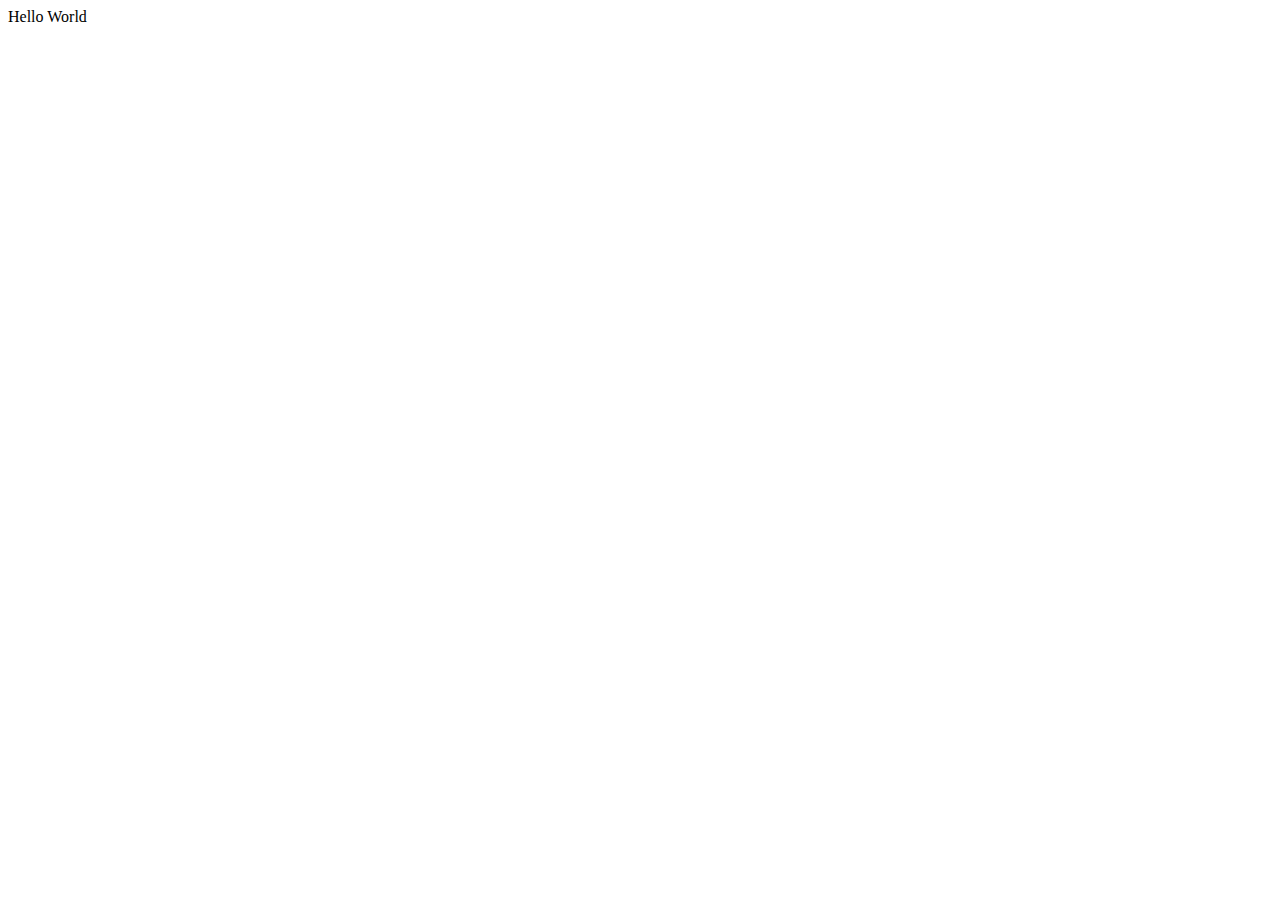
==== index.html @ 5487153d "Created my index.html" ====
<!DOCTYPE html>
<html lang="en">
<head>
    <meta charset="UTF-8">
    <meta http-equiv="X-UA-Compatible" content="IE=edge">
    <meta name="viewport" content="width=device-width, initial-scale=1.0">
    <title>Document</title>
</head>
<body>
    Hello World
</body>
</html>
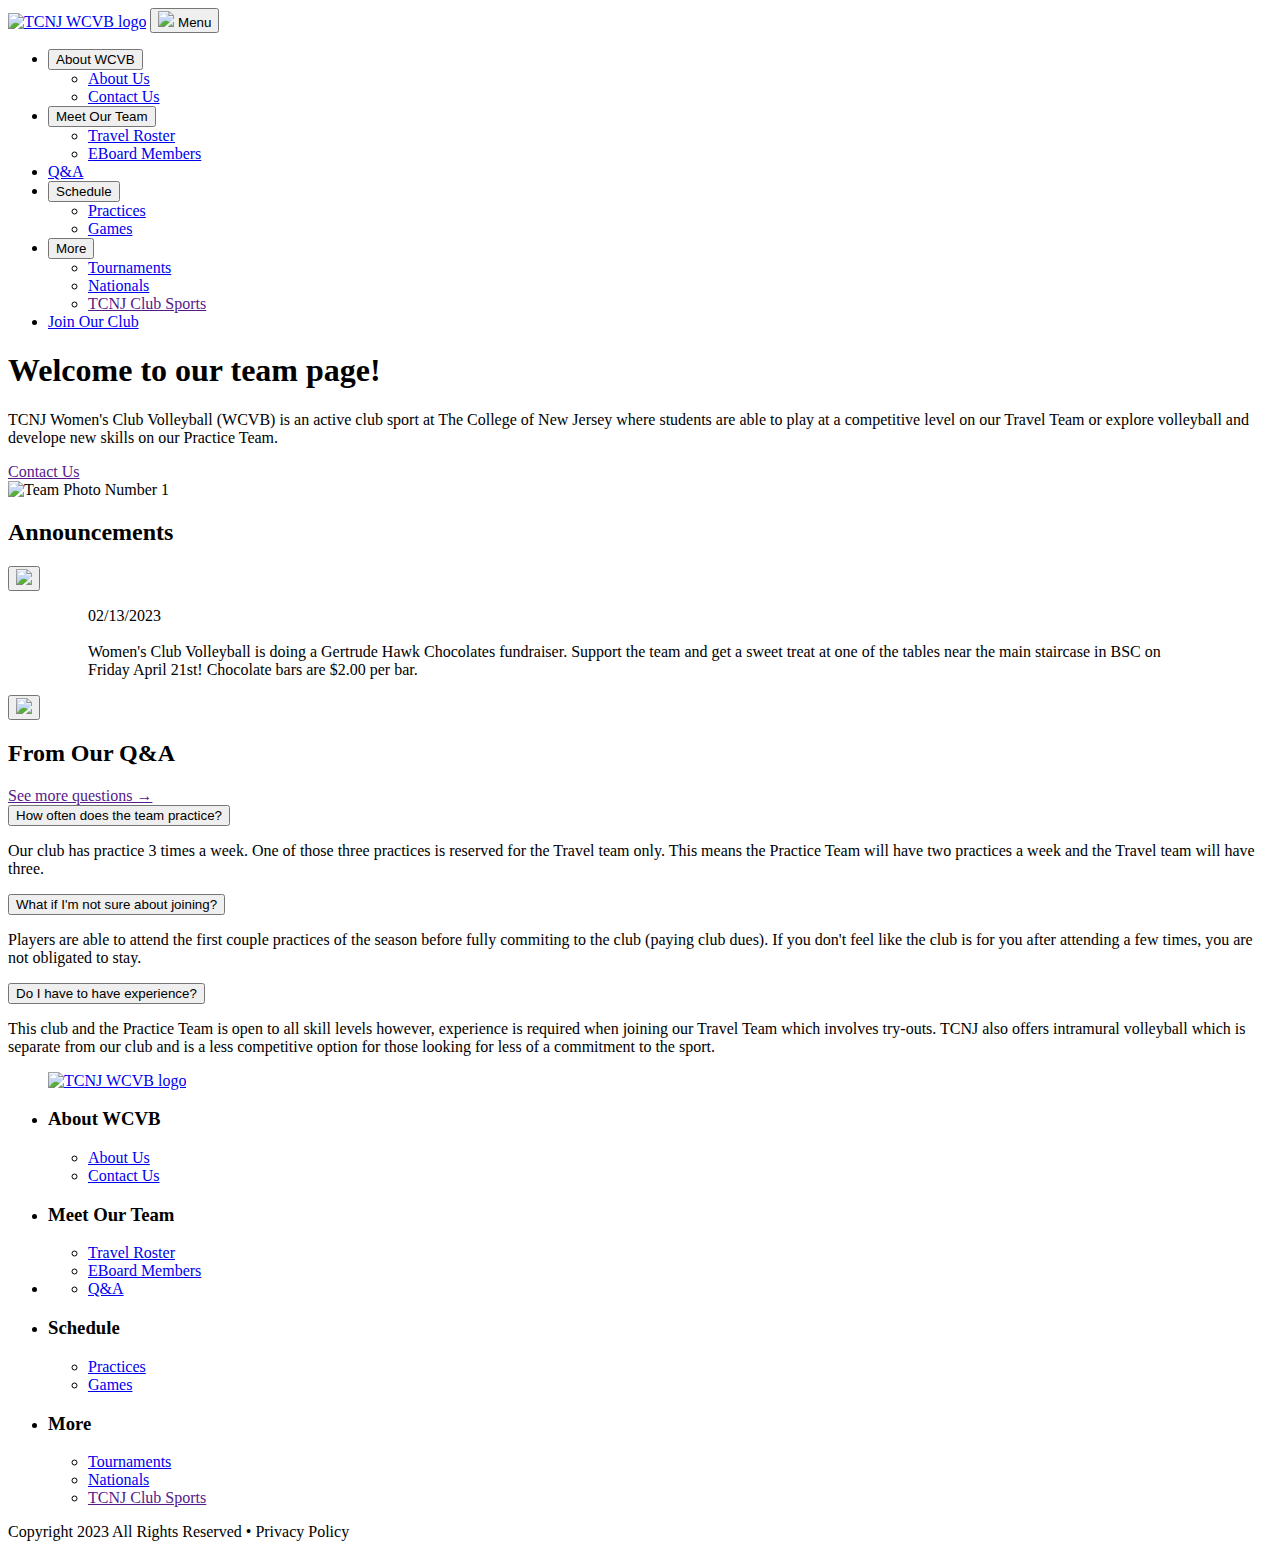
==== commit be5bcb2b: "Add files via upload" ====
--- a/index.html
+++ b/index.html
@@ -1,12 +1,174 @@
-<!DOCTYPE html>
-<html lang="en">
-<head>
-    <meta charset="UTF-8">
-    <meta http-equiv="X-UA-Compatible" content="IE=edge">
-    <meta name="viewport" content="width=device-width, initial-scale=1.0">
-    <title>Document</title>
-</head>
-<body>
-    Hello World
-</body>
-</html>
+<!DOCTYPE html>
+<html lang="en">
+<head>
+    <meta charset="UTF-8">
+    <meta http-equiv="X-UA-Compatible" content="IE=edge">
+    <meta name="viewport" content="width=device-width, initial-scale=1.0">
+    <title>TCNJ WCVB</title>
+    <link rel="stylesheet" href="assets/css/style.css">
+  </head>
+  <body>
+    <header>
+      <!--start main navigation-->
+      <nav>
+        <div>
+        <a class="logo" href="/GitHub/TCNJWCVB/index.html"><img src="assets/imgs/tcnjwcvb-logo.png" alt="TCNJ WCVB logo" width="80"></a>
+        <button id="mobile-menu-button">
+          <img src="assets/imgs/hamburger.svg" width="80">
+          <span>Menu</span>
+        </button>
+        </div>
+        <menu>
+          <li>
+            <button>About WCVB</button>
+            <menu>
+              <li><a href="about-wcvb/about-us.html">About Us</a></li>
+              <li><a href="/about-wcvb/contact-us.html">Contact Us</a></li>
+            </menu>
+          </li>
+          <li>
+            <button>Meet Our Team</button>
+            <menu>
+              <li><a href="/meet-our-team/travel-roster.html">Travel Roster</a></li>
+              <li><a href="/meet-our-team/eboard-members.html">EBoard Members</a></li>
+            </menu>
+          </li>
+          <li><a class="qna" href="/q&a.html">Q&A</a></li>
+          <li>
+            <button>Schedule</button>
+            <menu>
+              <li><a href="schedule/practices.html">Practices</a></li>
+              <li><a href="/schedule/games.html">Games</a></li>
+            </menu>
+          </li>
+          <li>
+            <button>More</button>
+            <menu>
+              <li><a href="/more/tournaments.html">Tournaments</a></li>
+              <li><a href="/more/nationals.html">Nationals</a></li>
+              <li><a href="">TCNJ Club Sports</a></li>
+            </menu>
+          </li>
+          <li><a class="button-primary" href="/join.html">Join Our Club</a></li>
+        </menu>
+      </nav>
+      <!--end main navigation-->
+    </header>
+    <!--start main content-->
+    <main>
+      <!--start top section-->
+      <section id="top-section">
+        <div>
+          <h1>Welcome to our team page!</h1>
+          <p>
+            TCNJ Women's Club Volleyball (WCVB) is an active club sport at
+            The College of New Jersey where students are able to play at a
+            competitive level on our Travel Team or explore volleyball and
+            develope new skills on our Practice Team.
+          </p>
+          <a class="button-secondary" href="">Contact Us</a>
+        </div>
+        <img class="top-image" src="assets/imgs/team-1.jpg" alt="Team Photo Number 1" width="925"/>
+      </section>
+      <!--end top section-->
+      <!--start announcements section-->
+      <section id="announcements">
+        <h2>Announcements</h2>
+        <div>
+          <button class="left">
+            <img src="assets/imgs/arrow-left.svg" width="30">
+          </button>
+          <figure>
+            <blockquote>
+              02/13/2023
+              <br>
+              <br>
+              Women's Club Volleyball is doing a Gertrude Hawk Chocolates fundraiser. Support the team and get a sweet treat at one of the tables near the main staircase in BSC on Friday April 21st! Chocolate bars are $2.00 per bar.
+            </blockquote>
+          </figure>
+          <button class="right">
+            <img src="assets/imgs/arrow-right.svg" width="30">
+          </button>
+        </div>
+      </section>
+      <!--start Q&A section-->
+      <section id="qna-section">
+        <div>
+          <h2>From Our Q&A</h2>
+          <a class="more-qs" href="">See more questions &#x2192;</a>
+          <div class="faq-question">
+            <button class="open">How often does the team practice?</button>
+            <p>Our club has practice 3 times a week. One of those three practices
+              is reserved for the Travel team only. This means the Practice Team
+              will have two practices a week and the Travel team will have three.
+            </p>
+          </div>
+          <div class="faq-question">
+            <button class="open">What if I'm not sure about joining?</button>
+            <p>Players are able to attend the first couple practices of the season
+              before fully commiting to the club (paying club dues). If you don't feel
+              like the club is for you after attending a few times, you are not obligated
+              to stay.
+            </p>
+          </div>
+          <div class="faq-question">
+            <button class="open">Do I have to have experience?</button>
+            <p>This club and the Practice Team is open to all skill levels however, experience is required when
+              joining our Travel Team which involves try-outs. TCNJ also offers intramural volleyball which is
+              separate from our club and is a less competitive option for those looking for less of a commitment
+              to the sport.
+            </p>
+          </div>
+        </div>
+      </section>
+      <!--end Q&A section-->
+    </main>
+    <!--start footer-->
+    <footer>
+      <nav>
+        <menu>
+          <a class="logo" href="/GitHub/TCNJWCVB/index.html"><img src="assets/imgs/tcnjwcvb-logo.png" alt="TCNJ WCVB logo" width="80"></a>
+        </li>
+          <li>
+            <h3>About WCVB</h3>
+            <menu>
+              <li><a href="/about-wcvb/about-us.html">About Us</a></li>
+              <li><a href="/about-wcvb/contact-us.html">Contact Us</a></li>
+            </menu>
+          </li>
+          <li>
+            <h3>Meet Our Team</h3>
+            <menu>
+              <li><a href="/meet-our-team/travel-roster.html">Travel Roster</a></li>
+              <li><a href="/meet-our-team/eboard-members.html">EBoard Members</a></li>
+            </menu>
+          </li>
+          <li>
+            <menu>
+              <li><a href="/q&a.html">Q&A</a></li>
+            </menu>  
+          </li>
+          <li>
+            <h3>Schedule</h3>
+            <menu>
+              <li><a href="/schedule/practices.html">Practices</a></li>
+              <li><a href="/schedule/games.html">Games</a></li>
+            </menu>
+          </li>
+          <li>
+            <h3>More</h3>
+            <menu>
+              <li><a href="/more/tournaments.html">Tournaments</a></li>
+              <li><a href="/more/nationals.html">Nationals</a></li>
+              <li><a href="">TCNJ Club Sports</a></li>
+            </menu>
+          </li>
+        </menu>
+      </nav>
+      <span>Copyright 2023 All Rights Reserved • Privacy Policy</span>
+    </footer>
+    <!--end footer-->
+  <script src="https://code.jquery.com/jquery-3.6.4.min.js" integrity="sha256-oP6HI9z1XaZNBrJURtCoUT5SUnxFr8s3BzRl+cbzUq8=" crossorigin="anonymous"></script>
+  <script src="assets/js/script.js"></script>
+  </body>
+</html>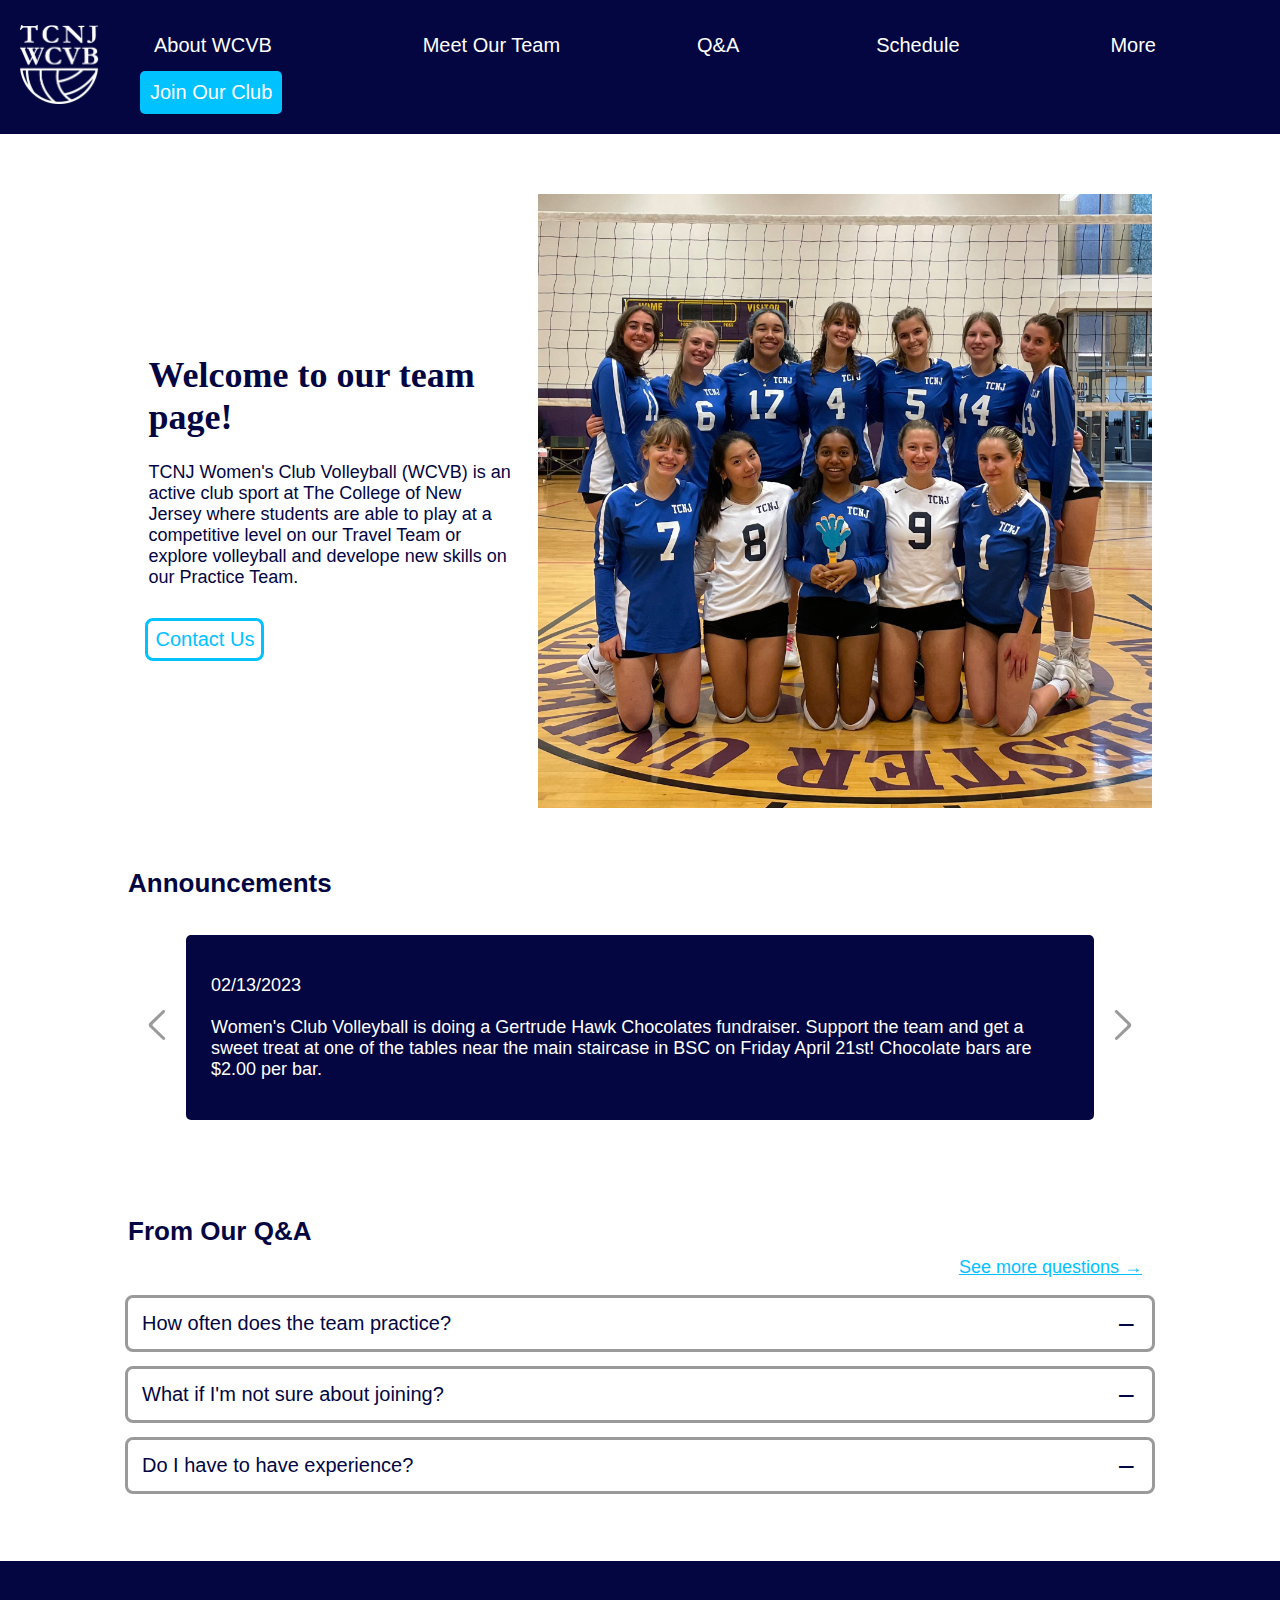
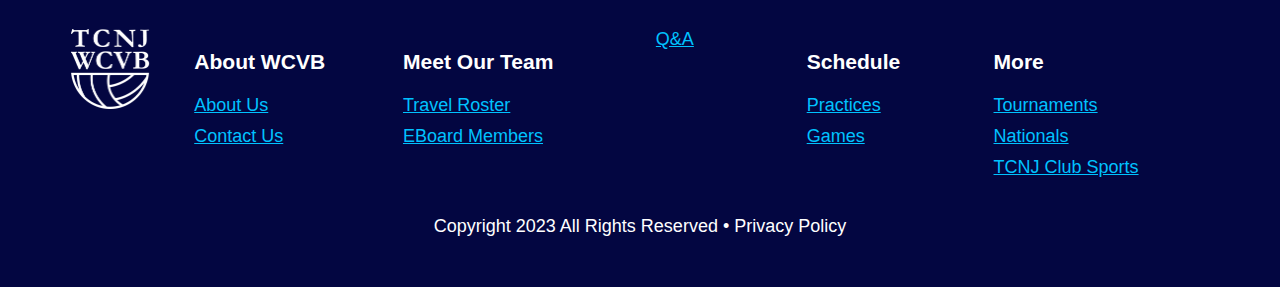
==== commit 6a1cd078: "updates" ====
--- a/index.html
+++ b/index.html
@@ -1,174 +1,174 @@
-<!DOCTYPE html>
-<html lang="en">
-<head>
-    <meta charset="UTF-8">
-    <meta http-equiv="X-UA-Compatible" content="IE=edge">
-    <meta name="viewport" content="width=device-width, initial-scale=1.0">
-    <title>TCNJ WCVB</title>
-    <link rel="stylesheet" href="assets/css/style.css">
-  </head>
-  <body>
-    <header>
-      <!--start main navigation-->
-      <nav>
-        <div>
-        <a class="logo" href="/GitHub/TCNJWCVB/index.html"><img src="assets/imgs/tcnjwcvb-logo.png" alt="TCNJ WCVB logo" width="80"></a>
-        <button id="mobile-menu-button">
-          <img src="assets/imgs/hamburger.svg" width="80">
-          <span>Menu</span>
-        </button>
-        </div>
-        <menu>
-          <li>
-            <button>About WCVB</button>
-            <menu>
-              <li><a href="about-wcvb/about-us.html">About Us</a></li>
-              <li><a href="/about-wcvb/contact-us.html">Contact Us</a></li>
-            </menu>
-          </li>
-          <li>
-            <button>Meet Our Team</button>
-            <menu>
-              <li><a href="/meet-our-team/travel-roster.html">Travel Roster</a></li>
-              <li><a href="/meet-our-team/eboard-members.html">EBoard Members</a></li>
-            </menu>
-          </li>
-          <li><a class="qna" href="/q&a.html">Q&A</a></li>
-          <li>
-            <button>Schedule</button>
-            <menu>
-              <li><a href="schedule/practices.html">Practices</a></li>
-              <li><a href="/schedule/games.html">Games</a></li>
-            </menu>
-          </li>
-          <li>
-            <button>More</button>
-            <menu>
-              <li><a href="/more/tournaments.html">Tournaments</a></li>
-              <li><a href="/more/nationals.html">Nationals</a></li>
-              <li><a href="">TCNJ Club Sports</a></li>
-            </menu>
-          </li>
-          <li><a class="button-primary" href="/join.html">Join Our Club</a></li>
-        </menu>
-      </nav>
-      <!--end main navigation-->
-    </header>
-    <!--start main content-->
-    <main>
-      <!--start top section-->
-      <section id="top-section">
-        <div>
-          <h1>Welcome to our team page!</h1>
-          <p>
-            TCNJ Women's Club Volleyball (WCVB) is an active club sport at
-            The College of New Jersey where students are able to play at a
-            competitive level on our Travel Team or explore volleyball and
-            develope new skills on our Practice Team.
-          </p>
-          <a class="button-secondary" href="">Contact Us</a>
-        </div>
-        <img class="top-image" src="assets/imgs/team-1.jpg" alt="Team Photo Number 1" width="925"/>
-      </section>
-      <!--end top section-->
-      <!--start announcements section-->
-      <section id="announcements">
-        <h2>Announcements</h2>
-        <div>
-          <button class="left">
-            <img src="assets/imgs/arrow-left.svg" width="30">
-          </button>
-          <figure>
-            <blockquote>
-              02/13/2023
-              <br>
-              <br>
-              Women's Club Volleyball is doing a Gertrude Hawk Chocolates fundraiser. Support the team and get a sweet treat at one of the tables near the main staircase in BSC on Friday April 21st! Chocolate bars are $2.00 per bar.
-            </blockquote>
-          </figure>
-          <button class="right">
-            <img src="assets/imgs/arrow-right.svg" width="30">
-          </button>
-        </div>
-      </section>
-      <!--start Q&A section-->
-      <section id="qna-section">
-        <div>
-          <h2>From Our Q&A</h2>
-          <a class="more-qs" href="">See more questions &#x2192;</a>
-          <div class="faq-question">
-            <button class="open">How often does the team practice?</button>
-            <p>Our club has practice 3 times a week. One of those three practices
-              is reserved for the Travel team only. This means the Practice Team
-              will have two practices a week and the Travel team will have three.
-            </p>
-          </div>
-          <div class="faq-question">
-            <button class="open">What if I'm not sure about joining?</button>
-            <p>Players are able to attend the first couple practices of the season
-              before fully commiting to the club (paying club dues). If you don't feel
-              like the club is for you after attending a few times, you are not obligated
-              to stay.
-            </p>
-          </div>
-          <div class="faq-question">
-            <button class="open">Do I have to have experience?</button>
-            <p>This club and the Practice Team is open to all skill levels however, experience is required when
-              joining our Travel Team which involves try-outs. TCNJ also offers intramural volleyball which is
-              separate from our club and is a less competitive option for those looking for less of a commitment
-              to the sport.
-            </p>
-          </div>
-        </div>
-      </section>
-      <!--end Q&A section-->
-    </main>
-    <!--start footer-->
-    <footer>
-      <nav>
-        <menu>
-          <a class="logo" href="/GitHub/TCNJWCVB/index.html"><img src="assets/imgs/tcnjwcvb-logo.png" alt="TCNJ WCVB logo" width="80"></a>
-        </li>
-          <li>
-            <h3>About WCVB</h3>
-            <menu>
-              <li><a href="/about-wcvb/about-us.html">About Us</a></li>
-              <li><a href="/about-wcvb/contact-us.html">Contact Us</a></li>
-            </menu>
-          </li>
-          <li>
-            <h3>Meet Our Team</h3>
-            <menu>
-              <li><a href="/meet-our-team/travel-roster.html">Travel Roster</a></li>
-              <li><a href="/meet-our-team/eboard-members.html">EBoard Members</a></li>
-            </menu>
-          </li>
-          <li>
-            <menu>
-              <li><a href="/q&a.html">Q&A</a></li>
-            </menu>  
-          </li>
-          <li>
-            <h3>Schedule</h3>
-            <menu>
-              <li><a href="/schedule/practices.html">Practices</a></li>
-              <li><a href="/schedule/games.html">Games</a></li>
-            </menu>
-          </li>
-          <li>
-            <h3>More</h3>
-            <menu>
-              <li><a href="/more/tournaments.html">Tournaments</a></li>
-              <li><a href="/more/nationals.html">Nationals</a></li>
-              <li><a href="">TCNJ Club Sports</a></li>
-            </menu>
-          </li>
-        </menu>
-      </nav>
-      <span>Copyright 2023 All Rights Reserved • Privacy Policy</span>
-    </footer>
-    <!--end footer-->
-  <script src="https://code.jquery.com/jquery-3.6.4.min.js" integrity="sha256-oP6HI9z1XaZNBrJURtCoUT5SUnxFr8s3BzRl+cbzUq8=" crossorigin="anonymous"></script>
-  <script src="assets/js/script.js"></script>
-  </body>
+<!DOCTYPE html>
+<html lang="en">
+<head>
+    <meta charset="UTF-8">
+    <meta http-equiv="X-UA-Compatible" content="IE=edge">
+    <meta name="viewport" content="width=device-width, initial-scale=1.0">
+    <title>TCNJ WCVB</title>
+    <link rel="stylesheet" href="assets/css/style.css">
+  </head>
+  <body>
+    <header>
+      <!--start main navigation-->
+      <nav>
+        <div>
+        <a class="logo" href="/GitHub/TCNJWCVB/index.html"><img src="assets/imgs/tcnjwcvb-logo.png" alt="TCNJ WCVB logo" width="80"></a>
+        <button id="mobile-menu-button">
+          <img src="assets/imgs/hamburger.svg" width="80">
+          <span>Menu</span>
+        </button>
+        </div>
+        <menu>
+          <li>
+            <button>About WCVB</button>
+            <menu>
+              <li><a href="about-wcvb/about-us.html">About Us</a></li>
+              <li><a href="/about-wcvb/contact-us.html">Contact Us</a></li>
+            </menu>
+          </li>
+          <li>
+            <button>Meet Our Team</button>
+            <menu>
+              <li><a href="/meet-our-team/travel-roster.html">Travel Roster</a></li>
+              <li><a href="/meet-our-team/eboard-members.html">EBoard Members</a></li>
+            </menu>
+          </li>
+          <li><a class="qna" href="/q&a.html">Q&A</a></li>
+          <li>
+            <button>Schedule</button>
+            <menu>
+              <li><a href="schedule/practices.html">Practices</a></li>
+              <li><a href="/schedule/games.html">Games</a></li>
+            </menu>
+          </li>
+          <li>
+            <button>More</button>
+            <menu>
+              <li><a href="/more/tournaments.html">Tournaments</a></li>
+              <li><a href="/more/nationals.html">Nationals</a></li>
+              <li><a href="">TCNJ Club Sports</a></li>
+            </menu>
+          </li>
+          <li><a class="button-primary" href="/join.html">Join Our Club</a></li>
+        </menu>
+      </nav>
+      <!--end main navigation-->
+    </header>
+    <!--start main content-->
+    <main>
+      <!--start top section-->
+      <section id="top-section">
+        <div>
+          <h1>Welcome to our team page!</h1>
+          <p>
+            TCNJ Women's Club Volleyball (WCVB) is an active club sport at
+            The College of New Jersey where students are able to play at a
+            competitive level on our Travel Team or explore volleyball and
+            develope new skills on our Practice Team.
+          </p>
+          <a class="button-secondary" href="">Contact Us</a>
+        </div>
+        <img class="top-image" src="assets/imgs/team-1.jpg" alt="Team Photo Number 1" width="925"/>
+      </section>
+      <!--end top section-->
+      <!--start announcements section-->
+      <section id="announcements">
+        <h2>Announcements</h2>
+        <div>
+          <button class="left">
+            <img src="assets/imgs/arrow-left.svg" width="30">
+          </button>
+          <figure>
+            <blockquote>
+              02/13/2023
+              <br>
+              <br>
+              Women's Club Volleyball is doing a Gertrude Hawk Chocolates fundraiser. Support the team and get a sweet treat at one of the tables near the main staircase in BSC on Friday April 21st! Chocolate bars are $2.00 per bar.
+            </blockquote>
+          </figure>
+          <button class="right">
+            <img src="assets/imgs/arrow-right.svg" width="30">
+          </button>
+        </div>
+      </section>
+      <!--start Q&A section-->
+      <section id="qna-section">
+        <div>
+          <h2>From Our Q&A</h2>
+          <a class="more-qs" href="">See more questions &#x2192;</a>
+          <div class="faq-question">
+            <button class="open">How often does the team practice?</button>
+            <p>Our club has practice 3 times a week. One of those three practices
+              is reserved for the Travel team only. This means the Practice Team
+              will have two practices a week and the Travel team will have three.
+            </p>
+          </div>
+          <div class="faq-question">
+            <button class="open">What if I'm not sure about joining?</button>
+            <p>Players are able to attend the first couple practices of the season
+              before fully commiting to the club (paying club dues). If you don't feel
+              like the club is for you after attending a few times, you are not obligated
+              to stay.
+            </p>
+          </div>
+          <div class="faq-question">
+            <button class="open">Do I have to have experience?</button>
+            <p>This club and the Practice Team is open to all skill levels however, experience is required when
+              joining our Travel Team which involves try-outs. TCNJ also offers intramural volleyball which is
+              separate from our club and is a less competitive option for those looking for less of a commitment
+              to the sport.
+            </p>
+          </div>
+        </div>
+      </section>
+      <!--end Q&A section-->
+    </main>
+    <!--start footer-->
+    <footer>
+      <nav>
+        <menu>
+          <a class="logo" href="/GitHub/TCNJWCVB/index.html"><img src="assets/imgs/tcnjwcvb-logo.png" alt="TCNJ WCVB logo" width="80"></a>
+        </li>
+          <li>
+            <h3>About WCVB</h3>
+            <menu>
+              <li><a href="/about-wcvb/about-us.html">About Us</a></li>
+              <li><a href="/about-wcvb/contact-us.html">Contact Us</a></li>
+            </menu>
+          </li>
+          <li>
+            <h3>Meet Our Team</h3>
+            <menu>
+              <li><a href="/meet-our-team/travel-roster.html">Travel Roster</a></li>
+              <li><a href="/meet-our-team/eboard-members.html">EBoard Members</a></li>
+            </menu>
+          </li>
+          <li>
+            <menu>
+              <li><a href="/q&a.html">Q&A</a></li>
+            </menu>  
+          </li>
+          <li>
+            <h3>Schedule</h3>
+            <menu>
+              <li><a href="/schedule/practices.html">Practices</a></li>
+              <li><a href="/schedule/games.html">Games</a></li>
+            </menu>
+          </li>
+          <li>
+            <h3>More</h3>
+            <menu>
+              <li><a href="/more/tournaments.html">Tournaments</a></li>
+              <li><a href="/more/nationals.html">Nationals</a></li>
+              <li><a href="">TCNJ Club Sports</a></li>
+            </menu>
+          </li>
+        </menu>
+      </nav>
+      <span>Copyright 2023 All Rights Reserved • Privacy Policy</span>
+    </footer>
+    <!--end footer-->
+  <script src="https://code.jquery.com/jquery-3.6.4.min.js" integrity="sha256-oP6HI9z1XaZNBrJURtCoUT5SUnxFr8s3BzRl+cbzUq8=" crossorigin="anonymous"></script>
+  <script src="assets/js/script.js"></script>
+  </body>
 </html>--- a/assets/css/style.css
+++ b/assets/css/style.css
@@ -0,0 +1,508 @@
+@import url('https://fonts.googleapis.com/css2?family=EB+Garamond:wght@700&family=Lato:wght@400;700&display=swap');
+
+:root {
+    font-size: 62.5%;
+    --dark-blue: #030641;
+    --light-blue: #00C2FF;
+    --light-grey: #D9D9D9;
+    --dark-grey: #9A9A9A;
+}
+
+body {
+    font-family: 'Lato:wght@400', sans-serif;
+    font-size: 1.8rem;
+    color: var(--dark-blue);
+    margin: 0px;
+}
+
+a {
+    color: white;
+}
+
+a:hover {
+    color: var(--light-blue);
+}
+
+h1 {
+    font-family: 'EB+Garamond:wght@700', serif;
+    font-size: 3.6rem;
+}
+
+h2 {
+    font-family: 'Lato:wght@700', sans-serif;
+    font-size: 2.6rem;
+    margin: 0px;
+}
+
+/*start of main nav*/
+nav menu li {
+    list-style: none;
+    margin-right: 90px;
+}
+
+nav menu button + menu li {
+    margin-right: 0px;
+}
+
+header nav {
+    display: flex;
+    justify-content: space-around;
+    align-items: center;
+}
+
+header nav menu {
+    display: flex;
+    flex-wrap: wrap;
+    justify-content: space-between;
+    margin: 0px;
+    align-items: center;
+}
+
+header nav {
+    background-color: var(--dark-blue);
+    padding: 20px
+}
+
+button {
+    background-color: var(--dark-blue);
+    border: none;
+    color: white;
+    font-family: 'Leto:wght@400', sans-serif;
+    font-size: 2rem;
+    padding: 14px;
+    border-radius: 5px;
+    text-decoration: none;
+    cursor: pointer;
+    display: block;
+}
+
+button:hover {
+    color: var(--light-blue);
+}
+
+.button-primary {
+    background-color: var(--light-blue);
+    border: none;
+    color: white;
+    font-family: 'Leto:wght@400', sans-serif;
+    font-size: 2rem;
+    padding: 10px;
+    border-radius: 5px;
+    text-decoration: none;
+    cursor: pointer;
+    display: block;
+}
+
+.button-primary:hover {
+    outline: 3px solid white;
+    color: white;
+}
+
+/*for top section Contact button*/
+.button-secondary {
+    background-color: none;
+    border: none;
+    color: var(--light-blue);
+    font-family: 'Leto:wght@400', sans-serif;
+    font-size: 2rem;
+    padding: 7px;
+    border-radius: 5px;
+    text-decoration: none;
+    cursor: pointer;
+    display: inline-block;
+    outline: 3px solid var(--light-blue);
+    margin: 15px 15px 15px 0px;
+}
+
+.button-secondary:hover {
+    background-color: var(--light-blue);
+    color: white;
+}
+/*end top section contact button*/
+
+header nav menu a {
+    text-decoration: none;
+    font-family: 'Leto:wght@400', sans-serif;
+    font-size: 2rem;
+}
+
+header nav menu li menu li {
+    padding: 8px;
+}
+
+/* @media is for resizing screen */
+@media (min-width: 1062px) {
+    header nav menu li:hover button + menu {
+        display: block;
+        position: absolute;
+        background-color: var(--dark-blue);
+        color: white;
+        padding: 15px;
+        border-radius: 5px;
+    }
+
+    header nav menu menu {
+        display: none;
+    }
+
+    #mobile-menu-button {
+        display: none;
+    }
+
+}
+
+@media (max-width: 1268px) {
+    header nav .button-primary {
+        display: none;
+    }
+}
+
+@media (max-width: 1062px) {
+    header nav menu {
+        flex-direction: column;
+        background-color: var(--dark-blue);
+        width: 100%;
+        align-items: start;
+        padding: 0px;
+    }
+
+    a:hover {
+        color: var(--dark-blue);
+    }
+
+    .qna:hover {
+        color: var(--light-blue);
+    }
+
+    header nav {
+        flex-wrap: wrap;
+        padding: 0px;
+    }
+
+    header nav .logo {
+        width: 100%;
+        padding: 30px;
+        display: block;
+    }
+    #mobile-menu-button {
+        background-color: transparent;
+    }
+
+    #mobile-menu-button:hover {
+        color: white;
+    }
+
+    header nav > div {
+        width: 100%;
+        display: flex;
+        justify-content: space-around;
+        align-items: center;
+    }
+
+    header nav menu menu {
+        background-color: var(--light-blue);
+    }
+
+    header nav menu menu li {
+        border-bottom: 2px solid var(--dark-blue);
+        padding-left: 15px;
+    }
+
+    header nav menu li {
+        width: 100%;
+    }
+
+    header nav menu li a, header nav menu li button {
+        padding: 30px;
+        display: block;
+        font-size: 2.4rem;
+        border-bottom: 2px solid var(--light-blue);
+        width: 100%;
+        border-radius: 0px;
+        text-align: left;
+    }
+}
+/*start of main nav*/
+
+/* start top section */
+#top-section {
+    display: flex;
+    flex-wrap: wrap;
+    align-items: center;
+    width: 80%;
+    margin: 60px auto;
+    justify-content: space-around;
+}
+
+#top-section div {
+    padding: 2%;
+    width: 40%;
+    box-sizing: border-box;
+}
+
+#top-section .top-image {
+    width: 60%;
+}
+/* for anything smaller than 930px */
+@media (max-width: 930px) {
+    #top-section .top-image {
+        width: 100%;
+        order: -1; 
+    }
+    #top-section div {
+        text-align: center;
+        width: 100%;
+    }
+}
+
+@media (max-width: 1062px) {
+    .button-secondary {
+        background-color: var(--light-blue);
+        border: none;
+        color: white;
+        font-family: 'Leto:wght@400', sans-serif;
+        font-size: 2rem;
+        padding: 10px;
+        border-radius: 5px;
+        text-decoration: none;
+        cursor: pointer;
+        display: inline-block;
+    }
+}
+/* end top section */
+
+/* start announcement section */
+#announcements {
+  flex-wrap: wrap;
+  align-items: center;
+  width: 80%;
+  margin: 60px auto;
+  justify-content: space-around;
+}
+
+#announcements blockquote {
+  background-color: var(--dark-blue);
+  color: white;
+  display: flex;
+  flex-wrap: wrap;
+  justify-content: around;
+  padding: 40px 25px 40px 25px;
+  border-radius: 5px;
+}
+
+#announcements button {
+  background-color: transparent;
+}
+
+#announcements div {
+  display: flex;
+}
+
+#announcements figure {
+  margin-left: -40px;
+  margin-right: -40px;
+}
+
+@media (max-width: 930px) {
+  #announcements figure {
+    width: 100%;
+    margin: 0px;
+  }
+  #announcements blockquote {
+    margin: 0px;
+  }
+}
+/* end announcement section */
+
+/* start Q&A */
+#qna-section {
+  flex-wrap: wrap;
+  align-items: center;
+  width: 80%;
+  margin: 60px auto;
+  justify-content: space-around;
+}
+
+#qna-section div {
+  display: flex;
+  flex-wrap: wrap;
+  justify-content: space-between;
+  flex-direction: column;
+}
+
+#qna-section a {
+  display: flex;
+  justify-content: flex-end;
+  flex-direction: row;
+  padding: 10px;
+}
+
+.more-qs {
+  color: var(--light-blue);
+}
+
+.faq-question {
+  margin: 10px 0px;
+}
+
+.faq-question button {
+  background-color: transparent;
+  color: var(--dark-blue);
+  outline: 3px solid var(--dark-grey);
+  width: 100%;
+  text-align: left;
+  position: relative;
+}
+
+.faq-question button:hover {
+  outline: 3px solid var(--light-blue);
+}
+
+.faq-question p {
+  background-color: var(--dark-blue);
+  color: white;
+  padding: 30px;
+  border-radius: 5px;
+}
+
+.faq-question button.closed::after {
+  content: '\002B';
+  position: absolute;
+  right: 17px;
+  bottom: 7px;
+  color: var(--dark-blue);
+  font-size: 30px;
+}
+
+.faq-question button.open::after {
+  content: '\2212';
+  position: absolute;
+  right: 17px;
+  bottom: 7px;
+  color: var(--dark-blue);
+  font-size: 30px;
+}
+
+.faq-question p {
+  display: none;
+}
+/* end announcement section */
+
+/* start footer */
+footer {
+  background-color: var(--dark-blue);
+  color: white;
+  padding: 50px;
+}
+
+footer nav > menu {
+  display: flex;
+  flex-wrap: wrap;
+  justify-content: space-around;
+}
+
+footer a {
+  color: var(--light-blue);
+}
+
+footer a:hover {
+  color: white;
+}
+
+footer menu {
+  padding: 0px;
+}
+
+footer menu li {
+  margin-bottom: 10px;
+  margin-right: 35px;
+}
+
+footer span {
+  text-align: center;
+  display: block;
+}
+
+/* About Us page */
+.about-us h1 {
+  display: flex;
+  justify-content: center;
+  text-align: center;
+  margin: 65px;
+  font-size: 45px;
+}
+
+.about-us section h2 {
+  color: var(--light-blue);
+  font-size: 30px;
+}
+
+.about-us section {
+  display: flex;
+  align-items: flex-start;
+  width: 80%;
+  margin: 60px auto;
+  justify-content: space-around;
+}
+
+.about-us section #travel-team {
+  margin-left: 90px;
+}
+
+.about-us p {
+  margin-right: 90px;
+}
+
+.about-us .button-secondary {
+  display: inline-flex;
+  justify-content: center;
+}
+
+/* Practice Schedule page */
+.practice-schedule h1 {
+  text-align: center;
+  margin-top: 65px;
+  margin-bottom: 40px;
+  font-size: 45px;
+}
+
+.practice-schedule table {
+  display: flex;
+  text-align: center;
+  justify-content: space-around;
+  border-collapse: collapse;
+}
+
+.practice-schedule #grey-row {
+  background-color: var(--light-grey);
+}
+
+.practice-schedule #main-row {
+  background-color: var(--light-grey);
+  font-weight: 700;
+}
+
+.practice-schedule #spring-break {
+  background-color: var(--light-blue);
+  font-weight: 700;
+}
+
+.practice-schedule #schedule-after {
+  background-color: var(--dark-blue);
+  color: white;
+  font-family: 'EB+Garamond:wght@700', serif;
+  font-size: 23px;
+}
+
+.practice-schedule td {
+  padding: 10px 65px 10px 65px;
+}
+
+.practice-schedule div {
+  text-align: center;
+  margin: 60px;
+}
+
+.practice-schedule a {
+  margin: 0px;
+}